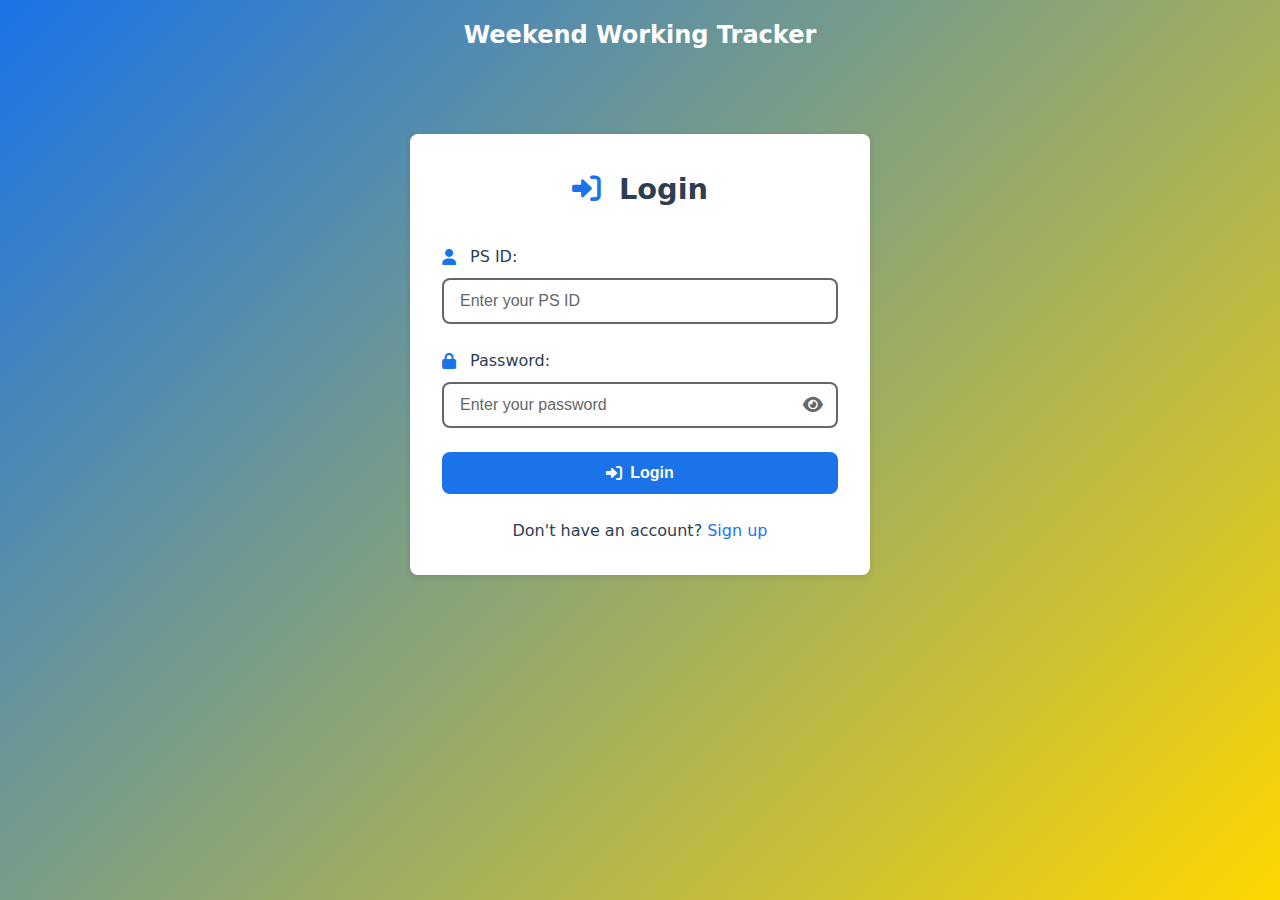
==== authentication.html @ e6b4b359 "Add new features" ====
<!DOCTYPE html>
<html lang="en" data-theme="light">

<head>
    <meta charset="UTF-8">
    <meta name="viewport" content="width=device-width, initial-scale=1.0">
    <meta name="description" content="Weekend Working Tracker - Authentication">
    <meta name="theme-color" content="#4CAF50">
    <title>Authentication - Weekend Working Tracker</title>
    <link rel="stylesheet" href="css/styles.css">
    <link rel="stylesheet" href="https://cdnjs.cloudflare.com/ajax/libs/font-awesome/6.0.0/css/all.min.css">
</head>

<body class="auth-page">
    <nav class="navbar">
        <div class="navbar-container">
            <div class="navbar-center">
                <a href="#" class="navbar-brand">Weekend Working Tracker</a>
            </div>
        </div>
    </nav>

    <main>
        <div class="auth-container">
            <div class="auth-card">
                <div class="auth-form" id="login-form-container">
                    <div class="auth-header">
                        <h2><i class="fas fa-sign-in-alt"></i> Login</h2>
                    </div>
                    <form id="login-form">
                        <div class="form-group">
                            <label for="login-psid">
                                <i class="fas fa-user"></i> PS ID:
                            </label>
                            <input type="text" id="login-psid" required placeholder="Enter your PS ID">
                        </div>
                        <div class="form-group">
                            <label for="login-password">
                                <i class="fas fa-lock"></i> Password:
                            </label>
                            <div class="password-input-group">
                                <input type="password" id="login-password" required placeholder="Enter your password">
                                <button type="button" class="toggle-password" data-target="login-password">
                                    <i class="fas fa-eye"></i>
                                </button>
                            </div>
                        </div>
                        <button type="submit" class="primary-button">
                            <i class="fas fa-sign-in-alt"></i> Login
                        </button>
                    </form>
                    <p class="auth-switch">Don't have an account? <a href="#" id="show-signup">Sign up</a></p>
                </div>

                <div class="auth-form" id="signup-form-container" style="display: none;">
                    <div class="auth-header">
                        <h2><i class="fas fa-user-plus"></i> Sign Up</h2>
                    </div>
                    <form id="signup-form" autocomplete="off">
                        <div class="form-group">
                            <label for="ps-id">
                                <i class="fas fa-user"></i> PS ID:
                            </label>
                            <input type="text" id="ps-id" required autocomplete="off" placeholder="Enter your PS ID">
                        </div>
                        <div class="form-group">
                            <label for="name">
                                <i class="fas fa-user-circle"></i> Name:
                            </label>
                            <input type="text" id="name" required autocomplete="off" placeholder="Enter your full name">
                        </div>
                        <div class="form-group">
                            <label for="signup-email">
                                <i class="fas fa-envelope"></i> Email:
                            </label>
                            <input type="email" id="signup-email" required autocomplete="off"
                                placeholder="Enter your email">
                        </div>
                        <div class="form-group">
                            <label for="signup-password">
                                <i class="fas fa-lock"></i> Password:
                            </label>
                            <div class="password-input-group">
                                <input type="password" id="signup-password" required autocomplete="new-password"
                                    placeholder="Choose a password">
                                <button type="button" class="toggle-password" data-target="signup-password">
                                    <i class="fas fa-eye"></i>
                                </button>
                            </div>
                        </div>
                        <div class="form-group">
                            <label for="confirm-password">
                                <i class="fas fa-lock"></i> Confirm Password:
                            </label>
                            <div class="password-input-group">
                                <input type="password" id="confirm-password" required autocomplete="new-password"
                                    placeholder="Confirm your password">
                                <button type="button" class="toggle-password" data-target="confirm-password">
                                    <i class="fas fa-eye"></i>
                                </button>
                            </div>
                        </div>
                        <button type="submit" class="primary-button">
                            <i class="fas fa-user-plus"></i> Sign Up
                        </button>
                    </form>
                    <p class="auth-switch">Already have an account? <a href="#" id="show-login">Login</a></p>
                </div>
            </div>
        </div>
    </main>

    <script type="module">
        import { applyTheme, getCurrentTheme, isAuthenticated } from './js/utils.js';
        import AuthManager from './js/auth.js';

        document.addEventListener('DOMContentLoaded', () => {
            // Redirect if already authenticated
            if (isAuthenticated()) {
                window.location.href = 'index.html';
                return;
            }

            // Apply saved theme
            applyTheme(getCurrentTheme());

            // Initialize authentication
            AuthManager.initialize();
        });
    </script>
</body>

</html>
---- css/styles.css ----
/* Theme variables */
:root {
    /* Light mode colors */
    --primary-color: #1a73e8;
    --primary-hover: #1557b0;
    --secondary-color: #ffd700;
    --secondary-hover: #ffcd00;
    --danger-color: #dc3545;
    --danger-hover: #c82333;
    --text-dark: #2c3e50;
    --text-light: #666;
    --bg-primary: #ffffff;
    --bg-secondary: #f8f9fa;
    --shadow: 0 2px 6px rgba(0, 0, 0, 0.1);
    --radius: 8px;
    --container-padding: 20px;
}

[data-theme="dark"] {
    --primary-color: #4285f4;
    --primary-hover: #5c9fff;
    --secondary-color: #ffd700;
    --secondary-hover: #ffcd00;
    --danger-color: #f44336;
    --danger-hover: #ff5252;
    --text-dark: #ffffff;
    --text-light: #b0b0b0;
    --bg-primary: #1a1a1a;
    --bg-secondary: #2d2d2d;
    --shadow: 0 2px 6px rgba(0, 0, 0, 0.3);
}

/* Base styles */
* {
    box-sizing: border-box;
    margin: 0;
    padding: 0;
}

html, body {
    overflow-x: hidden;
    width: 100%;
    position: relative;
}

body {
    background: var(--bg-secondary);
    color: var(--text-dark);
    font-family: 'Segoe UI', system-ui, -apple-system, sans-serif;
    margin: 0;
    padding: 0;
    line-height: 1.6;
    min-height: 100vh;
    display: flex;
    flex-direction: column;
}

.container {
    width: 100%;
    max-width: 1200px;
    margin: 0 auto;
    padding: 0 var(--container-padding);
    box-sizing: border-box;
}

main {
    flex: 1;
    width: 100%;
    margin: 0 auto;
    padding: 2rem var(--container-padding);
    box-sizing: border-box;
}

/* Navigation */
.navbar {
    background: linear-gradient(135deg, var(--primary-color), var(--secondary-color));
    padding: 1rem 0;
    box-shadow: var(--shadow);
    width: 100%;
    position: sticky;
    top: 0;
    z-index: 1000;
}

.navbar-container {
    width: 100%;
    max-width: 1200px;
    margin: 0 auto;
    display: flex;
    justify-content: space-between;
    align-items: center;
    padding: 0 var(--container-padding);
}

.navbar-brand {
    color: white;
    font-size: 1.5rem;
    font-weight: bold;
    text-decoration: none;
}

/* Center brand in auth page */
.auth-page .navbar-container {
    justify-content: center;
}

.navbar-center {
    text-align: center;
    flex: 1;
}

.navbar-links {
    display: flex;
    gap: 1.5rem;
    align-items: center;
}

.navbar-links a {
    color: white;
    text-decoration: none;
    padding: 0.5rem 1rem;
    border-radius: var(--radius);
    transition: background-color 0.2s ease;
    display: flex;
    align-items: center;
    gap: 0.5rem;
}

.nav-icon {
    padding: 0.5rem;
    width: 36px;
    height: 36px;
    display: flex;
    align-items: center;
    justify-content: center;
}

.nav-icon i {
    font-size: 1.2rem;
}

.nav-text {
    display: none;
}

.navbar-links a:hover,
.navbar-links a.active {
    background: rgba(255, 255, 255, 0.2);
}

@media screen and (max-width: 768px) {
    .nav-text {
        display: inline;
    }
    
    .nav-icon {
        width: 100%;
        padding: 0.5rem 1rem;
    }
}

/* Hamburger Menu */
.hamburger {
    display: none;  /* Hide by default in desktop */
    cursor: pointer;
    background: none;
    border: none;
    padding: 0.5rem;
    margin-left: 1rem;
}

.hamburger span {
    display: block;
    width: 25px;
    height: 3px;
    margin: 5px 0;
    background: white;
    transition: all 0.3s ease;
    border-radius: 3px;
}

/* Forms and Inputs */
.form-group {
    margin-bottom: 1.5rem;
    width: 100%;
}

.form-group label {
    display: block;
    margin-bottom: 0.5rem;
    color: var(--text-dark);
    font-weight: 500;
}

input[type="text"],
input[type="email"],
input[type="password"] {
    width: 100%;
    padding: 0.75rem 1rem;
    border: 2px solid var(--text-light);
    border-radius: var(--radius);
    font-size: 1rem;
    transition: border-color 0.2s ease;
    background: var(--bg-primary);
    color: var(--text-dark);
}

input[type="text"]:focus,
input[type="email"]:focus,
input[type="password"]:focus {
    outline: none;
    border-color: var(--primary-color);
}

/* Buttons */
.primary-button {
    background: var(--primary-color);
    color: white;
    border: none;
    border-radius: var(--radius);
    padding: 0.75rem 1.5rem;
    font-size: 1rem;
    font-weight: 600;
    cursor: pointer;
    transition: background-color 0.2s ease;
    width: auto;
}

.primary-button:hover {
    background: var(--primary-hover);
}

.secondary-button {
    background: var(--bg-secondary);
    color: var(--text-dark);
    border: none;
    border-radius: var(--radius);
    padding: 0.75rem 1.5rem;
    font-size: 1rem;
    font-weight: 600;
    cursor: pointer;
    transition: background-color 0.2s ease;
    width: auto;
}

.secondary-button:hover {
    background: var(--text-light);
    color: white;
}

.logout-button {
    background-color: var(--danger-color);
    color: white;
    padding: 0.75rem 1.5rem;
    border: none;
    border-radius: var(--radius);
    font-size: 1rem;
    font-weight: 600;
    cursor: pointer;
    transition: background-color 0.2s ease;
    margin-top: 2rem;
    width: auto;
    display: inline-block;
}

.logout-button:hover {
    background-color: var(--danger-hover);
}

/* User Info */
.user-info-grid {
    display: grid;
    grid-template-columns: repeat(auto-fit, minmax(300px, 1fr));
    gap: 1.5rem;
}

.user-info-item {
    background: var(--bg-secondary);
    padding: 1.5rem;
    border-radius: var(--radius);
    box-shadow: var(--shadow);
}

.user-info-label {
    font-weight: 600;
    color: var(--text-dark);
    margin-bottom: 0.5rem;
}

.user-info-value {
    color: var(--text-light);
}

/* Admin Dashboard */
.admin-controls {
    margin-bottom: 2rem;
    display: flex;
    gap: 1rem;
    flex-wrap: wrap;
}

.users-grid {
    display: grid;
    grid-template-columns: repeat(auto-fill, minmax(300px, 1fr));
    gap: 1.5rem;
    margin-bottom: 2rem;
}

.user-card {
    background: var(--bg-primary);
    border-radius: var(--radius);
    padding: 1.5rem;
    box-shadow: var(--shadow);
}

.user-card-header {
    display: flex;
    justify-content: space-between;
    align-items: center;
    margin-bottom: 1rem;
}

.user-card-title {
    margin: 0;
    font-size: 1.2rem;
}

.user-card-actions {
    display: flex;
    gap: 0.5rem;
}

.user-card-info {
    color: var(--text-light);
    margin-bottom: 1rem;
}

.user-card-badge {
    display: inline-block;
    padding: 0.25rem 0.5rem;
    border-radius: var(--radius);
    font-size: 0.8rem;
    font-weight: 500;
    background: var(--primary-color);
    color: white;
}

/* Modal */
.modal {
    display: none;
    position: fixed;
    top: 0;
    left: 0;
    right: 0;
    bottom: 0;
    background: rgba(0, 0, 0, 0.5);
    z-index: 2000;
    padding: 1rem;
}

.modal.active {
    display: flex;
    align-items: center;
    justify-content: center;
}

.modal-content {
    background: var(--bg-primary);
    border-radius: var(--radius);
    width: 100%;
    max-width: 500px;
    box-shadow: var(--shadow);
}

.modal-header {
    padding: 1.5rem;
    border-bottom: 1px solid var(--text-light);
    display: flex;
    justify-content: space-between;
    align-items: center;
}

.modal-header h2 {
    margin: 0;
    font-size: 1.5rem;
}

.close-modal {
    background: none;
    border: none;
    font-size: 1.5rem;
    cursor: pointer;
    color: var(--text-light);
    padding: 0.5rem;
    width: auto;
}

.modal form {
    padding: 1.5rem;
}

.modal-buttons {
    display: flex;
    gap: 1rem;
    justify-content: flex-end;
    margin-top: 2rem;
}

.modal-buttons .primary-button,
.modal-buttons .secondary-button {
    min-width: 120px;
    height: 42px;
    display: flex;
    align-items: center;
    justify-content: center;
    gap: 0.5rem;
    padding: 0.75rem 1.25rem;
    font-size: 0.95rem;
}

.modal-buttons .primary-button i,
.modal-buttons .secondary-button i {
    font-size: 1rem;
}

.modal-buttons .secondary-button {
    background: var(--danger-color);
    color: white;
    transition: all 0.3s ease;
}

.modal-buttons .secondary-button:hover {
    background: var(--danger-hover);
    transform: translateY(-1px);
}

/* Settings */
.settings-section {
    max-width: 800px;
    margin: 0 auto;
}

.theme-toggle {
    display: flex;
    align-items: center;
    gap: 0.5rem;
    margin-bottom: 1rem;
}

.theme-toggle-switch {
    position: relative;
    display: inline-block;
    width: 60px;
    height: 34px;
}

.theme-toggle-switch input {
    opacity: 0;
    width: 0;
    height: 0;
}

.theme-toggle-slider {
    position: absolute;
    cursor: pointer;
    top: 0;
    left: 0;
    right: 0;
    bottom: 0;
    background-color: var(--text-light);
    transition: .4s;
    border-radius: 34px;
}

.theme-toggle-slider:before {
    position: absolute;
    content: "";
    height: 26px;
    width: 26px;
    left: 4px;
    bottom: 4px;
    background-color: white;
    transition: .4s;
    border-radius: 50%;
}

input:checked + .theme-toggle-slider {
    background-color: var(--primary-color);
}

input:checked + .theme-toggle-slider:before {
    transform: translateX(26px);
}

/* Expandable Sections */
.expandable-section {
    margin: 1rem 0;
    border-radius: var(--radius);
    overflow: hidden;
}

.expandable-header {
    width: 100%;
    padding: 1rem;
    background: var(--bg-primary);
    border: none;
    border-radius: var(--radius);
    display: flex;
    justify-content: space-between;
    align-items: center;
    cursor: pointer;
    font-size: 1.1rem;
    font-weight: 500;
    color: var(--text-dark);
    box-shadow: var(--shadow);
    transition: all 0.3s ease;
}

.expandable-header:hover {
    background: var(--bg-secondary);
}

.expandable-header i {
    font-size: 1rem;
    transition: transform 0.3s ease;
    transform: rotate(0deg);
}

.expandable-header.expanded i {
    transform: rotate(180deg);
}

.expandable-content {
    max-height: 0;
    opacity: 0;
    overflow: hidden;
    transition: all 0.3s ease-out;
}

.expandable-content.expanded {
    max-height: 1000px;
    opacity: 1;
    margin-top: 1rem;
}

/* Mobile Styles */
@media screen and (max-width: 768px) {
    :root {
        --container-padding: 15px;
    }

    .navbar-container {
        padding: 0.5rem var(--container-padding);
    }

    .navbar-links {
        display: none;
        position: fixed;
        top: 0;
        left: 0;
        right: 0;
        bottom: 0;
        background: linear-gradient(135deg, var(--primary-color), var(--secondary-color));
        padding: 4rem var(--container-padding) 1rem;
        flex-direction: column;
        align-items: center;
        justify-content: flex-start;
        z-index: 1000;
    }

    .navbar-links.active {
        display: flex;
    }

    .navbar-links a {
        width: 100%;
        text-align: center;
        padding: 1rem;
        font-size: 1.1rem;
        margin: 0.25rem 0;
    }

    .hamburger {
        display: block;  /* Show only in mobile */
        z-index: 1001;
    }

    .hamburger.active span:nth-child(1) {
        transform: translateY(8px) rotate(45deg);
    }

    .hamburger.active span:nth-child(2) {
        opacity: 0;
    }

    .hamburger.active span:nth-child(3) {
        transform: translateY(-8px) rotate(-45deg);
    }

    .navbar-brand {
        font-size: 1.1rem;
    }

    h1 {
        font-size: 1.5rem;
    }

    .form-group {
        margin-bottom: 1rem;
    }

    input[type="text"],
    input[type="email"],
    input[type="password"] {
        padding: 0.5rem 0.75rem;
        font-size: 0.95rem;
    }

    button {
        padding: 0.5rem 1rem;
        font-size: 0.95rem;
    }
}

/* Dashboard styles */
.dashboard-content {
    margin-top: 2rem;
}

.dashboard-card {
    background: var(--bg-primary);
    border-radius: var(--radius);
    padding: 2rem;
    box-shadow: var(--shadow);
    margin-bottom: 1.5rem;
}

.dashboard-card h2 {
    color: var(--text-dark);
    margin-bottom: 1rem;
    font-size: 1.5rem;
}

.dashboard-card p {
    color: var(--text-light);
    margin-bottom: 1rem;
}

/* Authentication styles */
.auth-page {
    background: linear-gradient(135deg, var(--primary-color), var(--secondary-color));
    min-height: 100vh;
}

.auth-page .navbar {
    background: transparent;
    box-shadow: none;
}

.auth-container {
    width: 100%;
    max-width: 500px;
    margin: 2rem auto;
    padding: 0 var(--container-padding);
    box-sizing: border-box;
}

.auth-card {
    background: var(--bg-primary);
    border-radius: var(--radius);
    box-shadow: var(--shadow);
    overflow: hidden;
}

.auth-form {
    padding: 2rem;
}

.auth-header {
    margin-bottom: 2rem;
    text-align: center;
}

.auth-header h2 {
    color: var(--text-dark);
    font-size: 1.8rem;
    margin: 0;
}

.auth-header h2 i {
    margin-right: 0.5rem;
    color: var(--primary-color);
}

.auth-form .form-group {
    margin-bottom: 1.5rem;
}

.auth-form label {
    display: flex;
    align-items: center;
    gap: 0.5rem;
    margin-bottom: 0.5rem;
    color: var(--text-dark);
    font-weight: 500;
}

.auth-form label i {
    color: var(--primary-color);
    width: 20px;
}

.auth-form input {
    width: 100%;
    padding: 0.75rem 1rem;
    border: 2px solid var(--text-light);
    border-radius: var(--radius);
    font-size: 1rem;
    transition: all 0.3s ease;
    background: var(--bg-primary);
    color: var(--text-dark);
}

.auth-form input:focus {
    border-color: var(--primary-color);
    box-shadow: 0 0 0 2px rgba(26, 115, 232, 0.1);
}

.auth-form input::placeholder {
    color: var(--text-light);
}

.auth-form .primary-button {
    width: 100%;
    margin-top: 1rem;
    display: flex;
    align-items: center;
    justify-content: center;
    gap: 0.5rem;
}

.auth-switch {
    text-align: center;
    margin-top: 1.5rem;
    color: var(--text-dark);
}

.auth-switch a {
    color: var(--primary-color);
    text-decoration: none;
    font-weight: 500;
    transition: color 0.2s ease;
}

.auth-switch a:hover {
    color: var(--primary-hover);
}

/* Custom Alert Modal */
.alert-modal {
    display: none;
    position: fixed;
    top: 0;
    left: 0;
    right: 0;
    bottom: 0;
    background: rgba(0, 0, 0, 0.5);
    z-index: 2000;
    padding: 1rem;
}

.alert-modal.active {
    display: flex;
    align-items: center;
    justify-content: center;
}

.alert-modal-content {
    background: var(--bg-primary);
    border-radius: var(--radius);
    width: 100%;
    max-width: 400px;
    box-shadow: var(--shadow);
    animation: modalSlideIn 0.3s ease;
}

.alert-modal-header {
    padding: 1.25rem;
    border-bottom: 1px solid var(--text-light);
    display: flex;
    align-items: center;
    gap: 0.75rem;
}

.alert-modal-header i {
    font-size: 1.5rem;
}

.alert-modal-header i.success {
    color: #28a745;
}

.alert-modal-header i.error {
    color: var(--danger-color);
}

.alert-modal-header i.warning {
    color: #ffc107;
}

.alert-modal-header i.info {
    color: var(--primary-color);
}

.alert-modal-header h3 {
    margin: 0;
    font-size: 1.25rem;
    color: var(--text-dark);
}

.alert-modal-body {
    padding: 1.25rem;
    color: var(--text-light);
    font-size: 1rem;
    line-height: 1.5;
}

.alert-modal-footer {
    padding: 1rem 1.25rem;
    display: flex;
    justify-content: flex-end;
    gap: 0.75rem;
    border-top: 1px solid var(--text-light);
}

.alert-modal-footer button {
    min-width: 100px;
}

@keyframes modalSlideIn {
    from {
        transform: translateY(-20px);
        opacity: 0;
    }
    to {
        transform: translateY(0);
        opacity: 1;
    }
}

/* Password Input Group */
.password-input-group {
    position: relative;
    display: flex;
    align-items: center;
}

.password-input-group input {
    padding-right: 40px;
}

.toggle-password {
    position: absolute;
    right: 10px;
    background: none;
    border: none;
    color: var(--text-light);
    cursor: pointer;
    padding: 5px;
    display: flex;
    align-items: center;
    justify-content: center;
    transition: color 0.2s ease;
}

.toggle-password:hover {
    color: var(--primary-color);
}

.toggle-password i {
    font-size: 1.1rem;
}
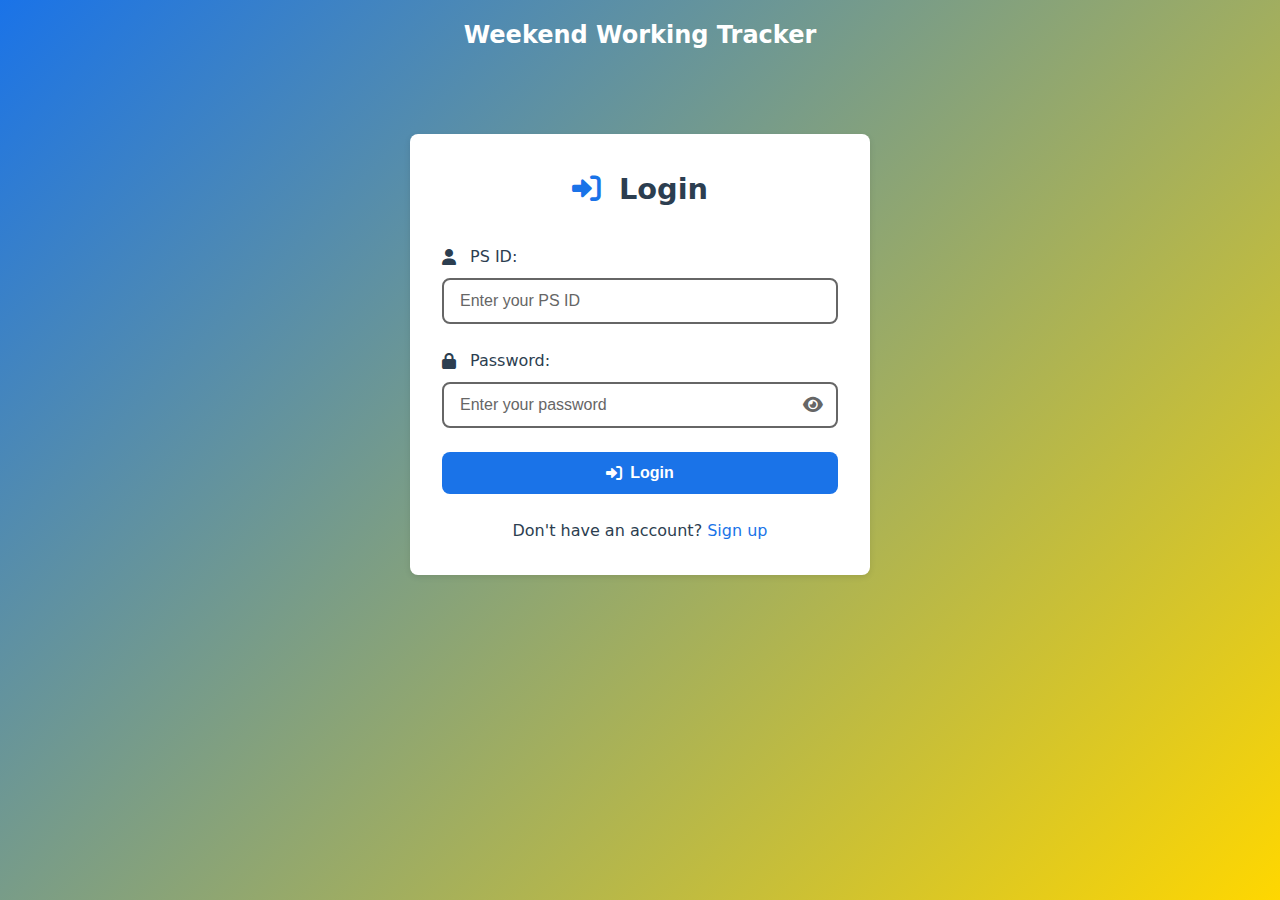
==== commit 009e1380: "Add files via upload" ====
--- a/authentication.html
+++ b/authentication.html
@@ -32,18 +32,20 @@
                             <label for="login-psid">
                                 <i class="fas fa-user"></i> PS ID:
                             </label>
-                            <input type="text" id="login-psid" required placeholder="Enter your PS ID">
+                            <input type="text" id="login-psid" placeholder="Enter your PS ID">
+                            <div class="helper-text error">Please enter your PS ID</div>
                         </div>
                         <div class="form-group">
                             <label for="login-password">
                                 <i class="fas fa-lock"></i> Password:
                             </label>
                             <div class="password-input-group">
-                                <input type="password" id="login-password" required placeholder="Enter your password">
+                                <input type="password" id="login-password" placeholder="Enter your password">
                                 <button type="button" class="toggle-password" data-target="login-password">
                                     <i class="fas fa-eye"></i>
                                 </button>
                             </div>
+                            <div class="helper-text error">Please enter your password</div>
                         </div>
                         <button type="submit" class="primary-button">
                             <i class="fas fa-sign-in-alt"></i> Login
@@ -62,12 +64,15 @@
                                 <i class="fas fa-user"></i> PS ID:
                             </label>
                             <input type="text" id="ps-id" required autocomplete="off" placeholder="Enter your PS ID">
+                            <div class="helper-text required">Please enter your PS ID (this cannot be changed later)
+                            </div>
                         </div>
                         <div class="form-group">
                             <label for="name">
                                 <i class="fas fa-user-circle"></i> Name:
                             </label>
                             <input type="text" id="name" required autocomplete="off" placeholder="Enter your full name">
+                            <div class="helper-text required">Please enter your full name</div>
                         </div>
                         <div class="form-group">
                             <label for="signup-email">
@@ -75,6 +80,7 @@
                             </label>
                             <input type="email" id="signup-email" required autocomplete="off"
                                 placeholder="Enter your email">
+                            <div class="helper-text required">Please enter a valid email address</div>
                         </div>
                         <div class="form-group">
                             <label for="signup-password">
@@ -87,6 +93,8 @@
                                     <i class="fas fa-eye"></i>
                                 </button>
                             </div>
+                            <div class="helper-text required">Password must be at least 8 characters with uppercase,
+                                lowercase, number and special character</div>
                         </div>
                         <div class="form-group">
                             <label for="confirm-password">
@@ -99,12 +107,28 @@
                                     <i class="fas fa-eye"></i>
                                 </button>
                             </div>
+                            <div class="helper-text required">Please confirm your password</div>
                         </div>
                         <button type="submit" class="primary-button">
                             <i class="fas fa-user-plus"></i> Sign Up
                         </button>
                     </form>
                     <p class="auth-switch">Already have an account? <a href="#" id="show-login">Login</a></p>
+                </div>
+            </div>
+        </div>
+
+        <!-- Add this Custom Alert Modal -->
+        <div id="alert-modal" class="alert-modal">
+            <div class="alert-modal-content">
+                <div class="alert-modal-header">
+                    <i class="fas"></i>
+                    <h3></h3>
+                </div>
+                <div class="alert-modal-body"></div>
+                <div class="alert-modal-footer">
+                    <button type="button" class="primary-button" id="alert-confirm-btn">OK</button>
+                    <button type="button" class="secondary-button" id="alert-cancel-btn">Cancel</button>
                 </div>
             </div>
         </div>
--- a/css/styles.css
+++ b/css/styles.css
@@ -37,7 +37,8 @@
     padding: 0;
 }
 
-html, body {
+html,
+body {
     overflow-x: hidden;
     width: 100%;
     position: relative;
@@ -152,7 +153,7 @@
     .nav-text {
         display: inline;
     }
-    
+
     .nav-icon {
         width: 100%;
         padding: 0.5rem 1rem;
@@ -161,7 +162,8 @@
 
 /* Hamburger Menu */
 .hamburger {
-    display: none;  /* Hide by default in desktop */
+    display: none;
+    /* Hide by default in desktop */
     cursor: pointer;
     background: none;
     border: none;
@@ -183,6 +185,7 @@
 .form-group {
     margin-bottom: 1.5rem;
     width: 100%;
+    position: relative;
 }
 
 .form-group label {
@@ -210,6 +213,77 @@
 input[type="password"]:focus {
     outline: none;
     border-color: var(--primary-color);
+}
+
+/* Date Input Styles */
+input[type="date"] {
+    width: 100%;
+    padding: 0.75rem 1rem;
+    border: 2px solid var(--text-light);
+    border-radius: var(--radius);
+    font-size: 1rem;
+    transition: all 0.3s ease;
+    background: var(--bg-primary);
+    color: var(--text-dark);
+    cursor: pointer;
+    appearance: none;
+    background-image: url("data:image/svg+xml;charset=UTF-8,%3csvg xmlns='http://www.w3.org/2000/svg' viewBox='0 0 24 24' fill='none' stroke='currentColor' stroke-width='2' stroke-linecap='round' stroke-linejoin='round'%3e%3crect x='3' y='4' width='18' height='18' rx='2' ry='2'%3e%3c/rect%3e%3cline x1='16' y1='2' x2='16' y2='6'%3e%3c/line%3e%3cline x1='8' y1='2' x2='8' y2='6'%3e%3c/line%3e%3cline x1='3' y1='10' x2='21' y2='10'%3e%3c/line%3e%3c/svg%3e");
+    background-repeat: no-repeat;
+    background-position: right 1rem center;
+    background-size: 1.2em;
+}
+
+input[type="date"]::-webkit-calendar-picker-indicator {
+    opacity: 0;
+}
+
+input[type="date"]:focus {
+    outline: none;
+    border-color: var(--primary-color);
+    box-shadow: 0 0 0 2px rgba(26, 115, 232, 0.1);
+}
+
+/* Form Helper Text */
+.helper-text {
+    display: none;
+    /* Hide by default */
+    font-size: 0.85rem;
+    margin-top: 0.25rem;
+    color: var(--text-light);
+    opacity: 0;
+    transition: opacity 0.3s ease;
+}
+
+.helper-text.error {
+    color: var(--danger-color);
+}
+
+.helper-text.visible {
+    display: block;
+    opacity: 1;
+}
+
+.form-group.error input {
+    border-color: var(--danger-color);
+}
+
+/* Form Validation Styles */
+.error-message {
+    color: var(--danger-color);
+    font-size: 0.85rem;
+    margin-top: 0.25rem;
+    display: none;
+    opacity: 0;
+    transition: opacity 0.3s ease;
+}
+
+.error-message.active {
+    display: block;
+    opacity: 1;
+}
+
+input:invalid:not(:focus) {
+    border-color: var(--danger-color);
 }
 
 /* Buttons */
@@ -270,25 +344,75 @@
 /* User Info */
 .user-info-grid {
     display: grid;
-    grid-template-columns: repeat(auto-fit, minmax(300px, 1fr));
-    gap: 1.5rem;
+    grid-template-columns: repeat(1, 1fr);
+    /* Changed to single column */
+    gap: 1rem;
+    margin: 1.5rem 0;
 }
 
 .user-info-item {
-    background: var(--bg-secondary);
-    padding: 1.5rem;
-    border-radius: var(--radius);
-    box-shadow: var(--shadow);
+    background: var(--bg-primary);
+    padding: 1.25rem;
+    border-radius: var(--radius);
+    box-shadow: var(--shadow);
+    border: 1px solid rgba(0, 0, 0, 0.1);
+    transition: transform 0.2s ease, box-shadow 0.2s ease;
+    display: flex;
+    align-items: center;
+    justify-content: space-between;
+}
+
+.user-info-item:hover {
+    transform: translateY(-2px);
+    box-shadow: 0 4px 12px rgba(0, 0, 0, 0.15);
 }
 
 .user-info-label {
     font-weight: 600;
     color: var(--text-dark);
-    margin-bottom: 0.5rem;
+    flex: 0 0 200px;
+    display: flex;
+    align-items: center;
+    gap: 0.5rem;
+}
+
+.user-info-label::before {
+    font-family: 'Font Awesome 6 Free';
+    font-weight: 900;
+    color: var(--primary-color);
+}
+
+.user-info-item:nth-child(1) .user-info-label::before {
+    content: '\f2c2';
+    /* User ID icon */
+}
+
+.user-info-item:nth-child(2) .user-info-label::before {
+    content: '\f007';
+    /* Name icon */
+}
+
+.user-info-item:nth-child(3) .user-info-label::before {
+    content: '\f0e0';
+    /* Email icon */
+}
+
+.user-info-item:nth-child(4) .user-info-label::before {
+    content: '\f505';
+    /* Role icon */
+}
+
+.user-info-item:nth-child(5) .user-info-label::before {
+    content: '\f017';
+    /* Clock icon */
 }
 
 .user-info-value {
     color: var(--text-light);
+    font-size: 1.1rem;
+    flex: 1;
+    text-align: right;
+    word-break: break-word;
 }
 
 /* Admin Dashboard */
@@ -299,11 +423,13 @@
     flex-wrap: wrap;
 }
 
+/* User Cards */
 .users-grid {
     display: grid;
     grid-template-columns: repeat(auto-fill, minmax(300px, 1fr));
     gap: 1.5rem;
-    margin-bottom: 2rem;
+    margin: 2rem 0;
+    width: 100%;
 }
 
 .user-card {
@@ -311,18 +437,29 @@
     border-radius: var(--radius);
     padding: 1.5rem;
     box-shadow: var(--shadow);
+    border: 1px solid rgba(0, 0, 0, 0.1);
+    transition: all 0.2s ease;
+}
+
+.user-card:hover {
+    transform: translateY(-2px);
+    box-shadow: 0 4px 12px rgba(0, 0, 0, 0.15);
 }
 
 .user-card-header {
     display: flex;
     justify-content: space-between;
     align-items: center;
-    margin-bottom: 1rem;
+    margin-bottom: 1.25rem;
+    padding-bottom: 1rem;
+    border-bottom: 1px solid var(--bg-secondary);
 }
 
 .user-card-title {
     margin: 0;
-    font-size: 1.2rem;
+    font-size: 1.25rem;
+    font-weight: 600;
+    color: var(--text-dark);
 }
 
 .user-card-actions {
@@ -330,19 +467,59 @@
     gap: 0.5rem;
 }
 
+.user-card-actions button {
+    width: 36px;
+    height: 36px;
+    padding: 0;
+    display: flex;
+    align-items: center;
+    justify-content: center;
+}
+
 .user-card-info {
+    margin-bottom: 1rem;
+}
+
+.info-row {
+    display: flex;
+    align-items: center;
+    gap: 0.75rem;
+    margin-bottom: 0.75rem;
     color: var(--text-light);
-    margin-bottom: 1rem;
+}
+
+.info-row i {
+    width: 16px;
+    color: var(--primary-color);
+}
+
+.info-row span {
+    flex: 1;
 }
 
 .user-card-badge {
-    display: inline-block;
-    padding: 0.25rem 0.5rem;
-    border-radius: var(--radius);
-    font-size: 0.8rem;
-    font-weight: 500;
+    display: inline-flex;
+    align-items: center;
+    gap: 0.5rem;
+    padding: 0.5rem 1rem;
     background: var(--primary-color);
     color: white;
+    border-radius: 20px;
+    font-size: 0.875rem;
+}
+
+.user-card-badge i {
+    font-size: 0.875rem;
+}
+
+.no-users {
+    grid-column: 1 / -1;
+    text-align: center;
+    color: var(--text-light);
+    padding: 2rem;
+    background: var(--bg-primary);
+    border-radius: var(--radius);
+    box-shadow: var(--shadow);
 }
 
 /* Modal */
@@ -434,62 +611,43 @@
     transform: translateY(-1px);
 }
 
+/* Weekend Form Modal Styles */
+.weekend-modal .modal-content {
+    max-width: 600px;
+}
+
+.weekend-modal .form-row {
+    display: grid;
+    grid-template-columns: repeat(2, 1fr);
+    gap: 1rem;
+}
+
+@media screen and (max-width: 576px) {
+    .weekend-modal .form-row {
+        grid-template-columns: 1fr;
+    }
+}
+
 /* Settings */
 .settings-section {
-    max-width: 800px;
+    max-width: 100%;
+    /* Changed from 800px to 100% */
     margin: 0 auto;
-}
-
-.theme-toggle {
-    display: flex;
-    align-items: center;
-    gap: 0.5rem;
-    margin-bottom: 1rem;
-}
-
-.theme-toggle-switch {
-    position: relative;
-    display: inline-block;
-    width: 60px;
-    height: 34px;
-}
-
-.theme-toggle-switch input {
-    opacity: 0;
-    width: 0;
-    height: 0;
-}
-
-.theme-toggle-slider {
-    position: absolute;
-    cursor: pointer;
-    top: 0;
-    left: 0;
-    right: 0;
-    bottom: 0;
-    background-color: var(--text-light);
-    transition: .4s;
-    border-radius: 34px;
-}
-
-.theme-toggle-slider:before {
-    position: absolute;
-    content: "";
-    height: 26px;
-    width: 26px;
-    left: 4px;
-    bottom: 4px;
-    background-color: white;
-    transition: .4s;
-    border-radius: 50%;
-}
-
-input:checked + .theme-toggle-slider {
-    background-color: var(--primary-color);
-}
-
-input:checked + .theme-toggle-slider:before {
-    transform: translateX(26px);
+    padding: 0 1rem;
+}
+
+/* Password Change Section */
+.password-change-section {
+    max-width: 100%;
+    /* Changed from default to 100% */
+    margin-top: 1rem;
+}
+
+.settings-form {
+    background: var(--bg-primary);
+    padding: 1.5rem;
+    border-radius: var(--radius);
+    box-shadow: var(--shadow);
 }
 
 /* Expandable Sections */
@@ -538,9 +696,13 @@
 }
 
 .expandable-content.expanded {
-    max-height: 1000px;
+    max-height: none;
+    /* Changed from 1000px to none */
     opacity: 1;
     margin-top: 1rem;
+    background: var(--bg-secondary);
+    padding: 1rem;
+    border-radius: var(--radius);
 }
 
 /* Mobile Styles */
@@ -581,7 +743,8 @@
     }
 
     .hamburger {
-        display: block;  /* Show only in mobile */
+        display: block;
+        /* Show only in mobile */
         z-index: 1001;
     }
 
@@ -620,6 +783,20 @@
         padding: 0.5rem 1rem;
         font-size: 0.95rem;
     }
+
+    .user-info-item {
+        flex-direction: column;
+        align-items: flex-start;
+        gap: 0.5rem;
+    }
+
+    .user-info-label {
+        flex: 0 0 auto;
+    }
+
+    .user-info-value {
+        text-align: left;
+    }
 }
 
 /* Dashboard styles */
@@ -706,7 +883,7 @@
 }
 
 .auth-form label i {
-    color: var(--primary-color);
+    color: var (--primary-color);
     width: 20px;
 }
 
@@ -777,7 +954,7 @@
 
 .alert-modal-content {
     background: var(--bg-primary);
-    border-radius: var(--radius);
+    border-radius: var (--radius);
     width: 100%;
     max-width: 400px;
     box-shadow: var(--shadow);
@@ -842,6 +1019,7 @@
         transform: translateY(-20px);
         opacity: 0;
     }
+
     to {
         transform: translateY(0);
         opacity: 1;
@@ -879,4 +1057,212 @@
 
 .toggle-password i {
     font-size: 1.1rem;
-} +}
+
+/* Theme Toggle */
+.theme-toggle {
+    display: flex;
+    align-items: center;
+    gap: 1rem;
+    padding: 1rem;
+    background: var(--bg-primary);
+    border-radius: var (--radius);
+    box-shadow: var(--shadow);
+    margin-bottom: 1.5rem;
+}
+
+.theme-toggle span {
+    font-weight: 500;
+    color: var(--text-dark);
+    font-size: 1rem;
+}
+
+.theme-toggle-switch {
+    position: relative;
+    display: inline-block;
+    width: 52px;
+    height: 26px;
+}
+
+.theme-toggle-switch input {
+    opacity: 0;
+    width: 0;
+    height: 0;
+}
+
+.theme-toggle-slider {
+    position: absolute;
+    cursor: pointer;
+    top: 0;
+    left: 0;
+    right: 0;
+    bottom: 0;
+    background-color: #ccc;
+    transition: .4s;
+    border-radius: 34px;
+}
+
+.theme-toggle-slider:before {
+    position: absolute;
+    content: "";
+    height: 20px;
+    width: 20px;
+    left: 3px;
+    bottom: 3px;
+    background-color: white;
+    transition: .4s;
+    border-radius: 50%;
+}
+
+.theme-toggle-switch input:checked+.theme-toggle-slider {
+    background-color: var(--primary-color);
+}
+
+.theme-toggle-switch input:checked+.theme-toggle-slider:before {
+    transform: translateX(26px);
+}
+
+.theme-toggle-slider:after {
+    content: '🌞';
+    position: absolute;
+    right: 6px;
+    top: 3px;
+    font-size: 12px;
+}
+
+.theme-toggle-switch input:checked+.theme-toggle-slider:after {
+    content: '🌙';
+    left: 6px;
+    right: auto;
+}
+
+/* Weekend Working Styles */
+.weekend-form {
+    background: var(--bg-primary);
+    padding: 1.5rem;
+    border-radius: var(--radius);
+    box-shadow: var(--shadow);
+    margin-bottom: 2rem;
+}
+
+.form-row {
+    display: grid;
+    grid-template-columns: repeat(auto-fit, minmax(200px, 1fr));
+    gap: 1rem;
+    margin-bottom: 1rem;
+}
+
+.weekend-card {
+    background: var(--bg-primary);
+    border-radius: var(--radius);
+    padding: 1.25rem;
+    box-shadow: var(--shadow);
+    margin-bottom: 1rem;
+    border: 1px solid rgba(0, 0, 0, 0.1);
+}
+
+.weekend-card-header h3 {
+    color: var(--text-dark);
+    font-size: 1.1rem;
+    margin-bottom: 1rem;
+}
+
+.weekend-entries {
+    display: grid;
+    gap: 1rem;
+    margin-top: 2rem;
+}
+
+.no-entries {
+    text-align: center;
+    color: var(--text-light);
+    padding: 2rem;
+    background: var(--bg-primary);
+    border-radius: var(--radius);
+    box-shadow: var(--shadow);
+}
+
+select {
+    width: 100%;
+    padding: 0.75rem 1rem;
+    border: 2px solid var(--text-light);
+    border-radius: var(--radius);
+    font-size: 1rem;
+    transition: border-color 0.2s ease;
+    background: var(--bg-primary);
+    color: var(--text-dark);
+    appearance: none;
+    background-image: url("data:image/svg+xml;charset=UTF-8,%3csvg xmlns='http://www.w3.org/2000/svg' viewBox='0 0 24 24' fill='none' stroke='currentColor' stroke-width='2' stroke-linecap='round' stroke-linejoin='round'%3e%3cpolyline points='6 9 12 15 18 9'%3e%3c/polyline%3e%3c/svg%3e");
+    background-repeat: no-repeat;
+    background-position: right 1rem center;
+    background-size: 1em;
+}
+
+select:focus {
+    outline: none;
+    border-color: var(--primary-color);
+}
+
+/* Weekend Table Styles */
+.weekend-table {
+    width: 100%;
+    border-collapse: collapse;
+    background: var(--bg-primary);
+    border-radius: var(--radius);
+    overflow: hidden;
+    box-shadow: var(--shadow);
+    margin-top: 2rem;
+}
+
+.weekend-table th,
+.weekend-table td {
+    padding: 1rem;
+    text-align: left;
+    border-bottom: 1px solid var(--bg-secondary);
+}
+
+.weekend-table th {
+    background: var(--primary-color);
+    color: white;
+    font-weight: 600;
+    text-transform: uppercase;
+    font-size: 0.9rem;
+    letter-spacing: 0.5px;
+}
+
+.weekend-table tr:last-child td {
+    border-bottom: none;
+}
+
+.weekend-table tr:hover td {
+    background: var(--bg-secondary);
+}
+
+.weekend-table td.status {
+    text-transform: capitalize;
+    font-weight: 500;
+}
+
+.weekend-table td.status.yes {
+    color: #28a745;
+}
+
+.weekend-table td.status.no {
+    color: var(--danger-color);
+}
+
+.weekend-table td.status.pending {
+    color: #ffc107;
+}
+
+@media screen and (max-width: 768px) {
+    .weekend-table {
+        display: block;
+        overflow-x: auto;
+    }
+
+    .weekend-table th,
+    .weekend-table td {
+        min-width: 160px;
+    }
+}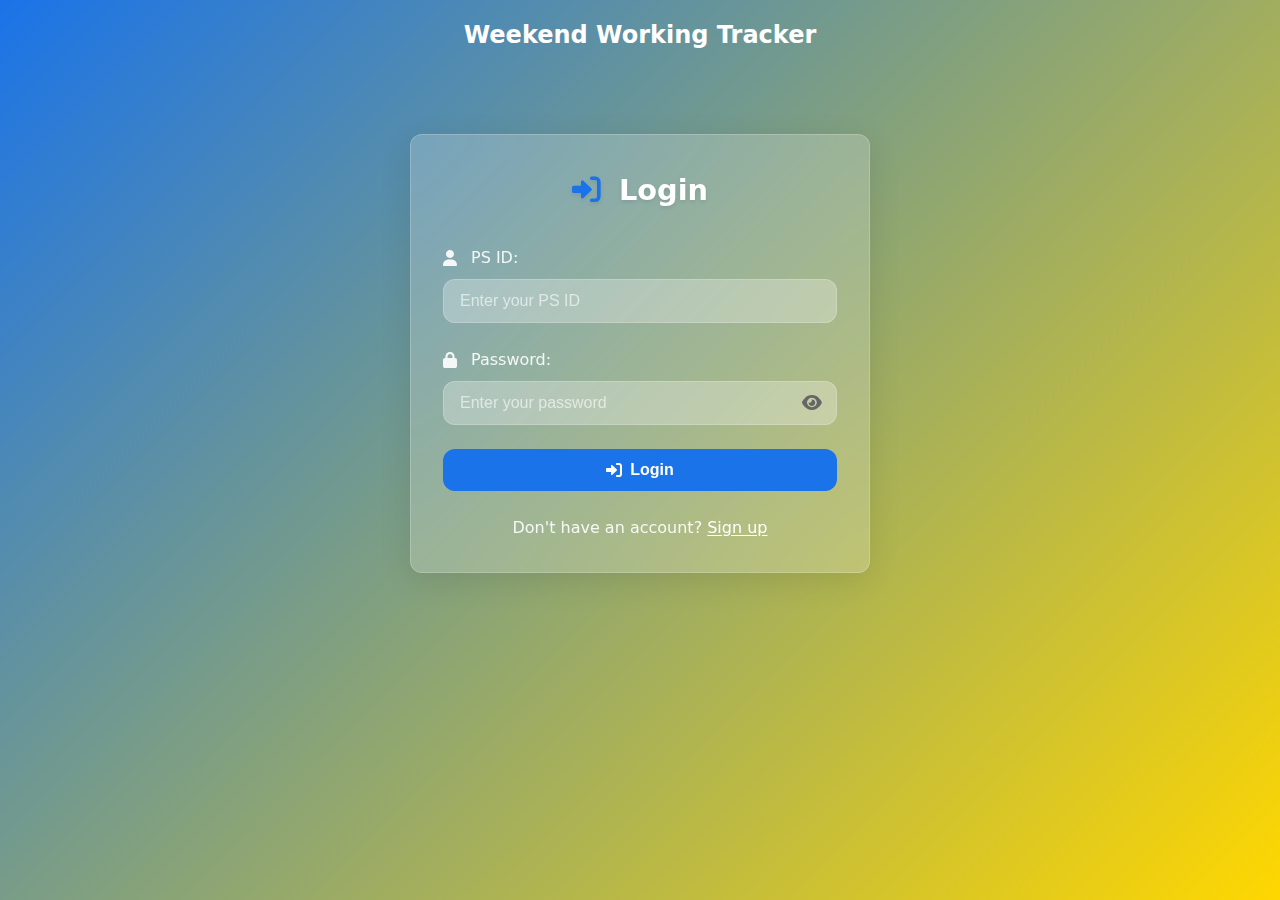
==== commit aba35110: "Update minor UI changes." ====
--- a/authentication.html
+++ b/authentication.html
@@ -22,7 +22,7 @@
 
     <main>
         <div class="auth-container">
-            <div class="auth-card">
+            <div class="auth-card glass-effect">
                 <div class="auth-form" id="login-form-container">
                     <div class="auth-header">
                         <h2><i class="fas fa-sign-in-alt"></i> Login</h2>
--- a/css/styles.css
+++ b/css/styles.css
@@ -10,10 +10,13 @@
     --text-dark: #2c3e50;
     --text-light: #666;
     --bg-primary: #ffffff;
-    --bg-secondary: #f8f9fa;
+    --bg-secondary-hover: #e4e4e4;
+    --bg-secondary: #f0f2f5;
+    /* Changed from #f8f9fa to #f0f2f5 for better contrast */
     --shadow: 0 2px 6px rgba(0, 0, 0, 0.1);
-    --radius: 8px;
+    --radius: 12px;
     --container-padding: 20px;
+    --bg-primary-rgb: 255, 255, 255;
 }
 
 [data-theme="dark"] {
@@ -26,8 +29,11 @@
     --text-dark: #ffffff;
     --text-light: #b0b0b0;
     --bg-primary: #1a1a1a;
-    --bg-secondary: #2d2d2d;
+    --bg-secondary-hover: #222222;
+    --bg-secondary: #2f2f2f;
+    /* Changed from #2d2d2d to #2f2f2f for better contrast */
     --shadow: 0 2px 6px rgba(0, 0, 0, 0.3);
+    --bg-primary-rgb: 26, 26, 26;
 }
 
 /* Base styles */
@@ -227,10 +233,14 @@
     color: var(--text-dark);
     cursor: pointer;
     appearance: none;
-    background-image: url("data:image/svg+xml;charset=UTF-8,%3csvg xmlns='http://www.w3.org/2000/svg' viewBox='0 0 24 24' fill='none' stroke='currentColor' stroke-width='2' stroke-linecap='round' stroke-linejoin='round'%3e%3crect x='3' y='4' width='18' height='18' rx='2' ry='2'%3e%3c/rect%3e%3cline x1='16' y1='2' x2='16' y2='6'%3e%3c/line%3e%3cline x1='8' y1='2' x2='8' y2='6'%3e%3c/line%3e%3cline x1='3' y1='10' x2='21' y2='10'%3e%3c/line%3e%3c/svg%3e");
+    background-image: url("data:image/svg+xml;charset=UTF-8,%3csvg xmlns='http://www.w3.org/2000/svg' viewBox='0 0 24 24' fill='none' stroke='%23666666' stroke-width='2' stroke-linecap='round' stroke-linejoin='round'%3e%3crect x='3' y='4' width='18' height='18' rx='2' ry='2'%3e%3c/rect%3e%3cline x1='16' y1='2' x2='16' y2='6'%3e%3c/line%3e%3cline x1='8' y1='2' x2='8' y2='6'%3e%3c/line%3e%3cline x1='3' y1='10' x2='21' y2='10'%3e%3c/line%3e%3c/svg%3e");
     background-repeat: no-repeat;
     background-position: right 1rem center;
     background-size: 1.2em;
+}
+
+[data-theme="dark"] input[type="date"] {
+    background-image: url("data:image/svg+xml;charset=UTF-8,%3csvg xmlns='http://www.w3.org/2000/svg' viewBox='0 0 24 24' fill='none' stroke='%23ffffff' stroke-width='2' stroke-linecap='round' stroke-linejoin='round'%3e%3crect x='3' y='4' width='18' height='18' rx='2' ry='2'%3e%3c/rect%3e%3cline x1='16' y1='2' x2='16' y2='6'%3e%3c/line%3e%3cline x1='8' y1='2' x2='8' y2='6'%3e%3c/line%3e%3cline x1='3' y1='10' x2='21' y2='10'%3e%3c/line%3e%3c/svg%3e");
 }
 
 input[type="date"]::-webkit-calendar-picker-indicator {
@@ -341,6 +351,56 @@
     background-color: var(--danger-hover);
 }
 
+.delete-button {
+    background: none;
+    border: none;
+    color: var(--danger-color);
+    cursor: pointer;
+    padding: 0.5rem;
+    border-radius: var(--radius);
+    transition: all 0.2s ease;
+    display: flex;
+    align-items: center;
+    justify-content: center;
+}
+
+.delete-button:hover {
+    background: rgba(220, 53, 69, 0.1);
+    transform: scale(1.1);
+}
+
+.delete-button i {
+    font-size: 1.1rem;
+}
+
+/* Action Buttons */
+.action-buttons {
+    display: flex;
+    gap: 0.5rem;
+}
+
+.edit-button {
+    background: none;
+    border: none;
+    color: var(--primary-color);
+    cursor: pointer;
+    padding: 0.5rem;
+    border-radius: var(--radius);
+    transition: all 0.2s ease;
+    display: flex;
+    align-items: center;
+    justify-content: center;
+}
+
+.edit-button:hover {
+    background: rgba(26, 115, 232, 0.1);
+    transform: scale(1.1);
+}
+
+.edit-button i {
+    font-size: 1.1rem;
+}
+
 /* User Info */
 .user-info-grid {
     display: grid;
@@ -530,7 +590,8 @@
     left: 0;
     right: 0;
     bottom: 0;
-    background: rgba(0, 0, 0, 0.5);
+    background: rgba(0, 0, 0, 0);
+    backdrop-filter: blur(10px);
     z-index: 2000;
     padding: 1rem;
 }
@@ -542,19 +603,25 @@
 }
 
 .modal-content {
-    background: var(--bg-primary);
-    border-radius: var(--radius);
+    background: rgba(var(--bg-primary-rgb, 255, 255, 255), 0.8);
+    -webkit-backdrop-filter: blur(12px);
+    backdrop-filter: blur(12px);
+    /* border: 1px solid rgba(255, 255, 255, 0.2); */
     width: 100%;
     max-width: 500px;
-    box-shadow: var(--shadow);
+    box-shadow: 0 8px 32px rgba(0, 0, 0, 0.1);
+    border-radius: var(--radius);
 }
 
 .modal-header {
     padding: 1.5rem;
-    border-bottom: 1px solid var(--text-light);
+    /* border-bottom: 1px solid rgba(255, 255, 255, 0.1); */
+    background: rgba(var(--bg-primary-rgb, 255, 255, 255), 0.5);
     display: flex;
     justify-content: space-between;
     align-items: center;
+    border-top-right-radius: var(--radius);
+    border-top-left-radius: var(--radius);
 }
 
 .modal-header h2 {
@@ -574,6 +641,10 @@
 
 .modal form {
     padding: 1.5rem;
+    background: rgba(var(--bg-primary-rgb, 255, 255, 255), 0.7);
+    /* border-top: 1px solid rgba(255, 255, 255, 0.1); */
+    border-bottom-right-radius: var(--radius);
+    border-bottom-left-radius: var(--radius);
 }
 
 .modal-buttons {
@@ -614,6 +685,7 @@
 /* Weekend Form Modal Styles */
 .weekend-modal .modal-content {
     max-width: 600px;
+
 }
 
 .weekend-modal .form-row {
@@ -675,7 +747,7 @@
 }
 
 .expandable-header:hover {
-    background: var(--bg-secondary);
+    background: var(--bg-secondary-hover);
 }
 
 .expandable-header i {
@@ -827,6 +899,8 @@
 .auth-page {
     background: linear-gradient(135deg, var(--primary-color), var(--secondary-color));
     min-height: 100vh;
+    position: relative;
+    overflow: hidden;
 }
 
 .auth-page .navbar {
@@ -843,14 +917,18 @@
 }
 
 .auth-card {
-    background: var(--bg-primary);
-    border-radius: var(--radius);
-    box-shadow: var(--shadow);
+    background: rgba(var(--bg-primary-rgb), 0.2);
+    -webkit-backdrop-filter: blur(16px);
+    backdrop-filter: blur(16px);
+    border: 1px solid rgba(255, 255, 255, 0.2);
+    box-shadow: 0 8px 32px rgba(0, 0, 0, 0.1);
     overflow: hidden;
+    border-radius: var(--radius);
 }
 
 .auth-form {
     padding: 2rem;
+    background: transparent;
 }
 
 .auth-header {
@@ -859,9 +937,10 @@
 }
 
 .auth-header h2 {
-    color: var(--text-dark);
+    color: white;
     font-size: 1.8rem;
     margin: 0;
+    text-shadow: 0 2px 4px rgba(0, 0, 0, 0.1);
 }
 
 .auth-header h2 i {
@@ -878,7 +957,7 @@
     align-items: center;
     gap: 0.5rem;
     margin-bottom: 0.5rem;
-    color: var(--text-dark);
+    color: rgba(255, 255, 255, 0.9);
     font-weight: 500;
 }
 
@@ -894,17 +973,23 @@
     border-radius: var(--radius);
     font-size: 1rem;
     transition: all 0.3s ease;
-    background: var(--bg-primary);
-    color: var(--text-dark);
+    background: rgba(255, 255, 255, 0.1);
+    border: 1px solid rgba(255, 255, 255, 0.2);
+    color: white;
+    -webkit-backdrop-filter: blur(5px);
+    backdrop-filter: blur(5px);
 }
 
 .auth-form input:focus {
     border-color: var(--primary-color);
     box-shadow: 0 0 0 2px rgba(26, 115, 232, 0.1);
+    background: rgba(255, 255, 255, 0.15);
+    border-color: rgba(255, 255, 255, 0.3);
+    box-shadow: 0 0 0 2px rgba(255, 255, 255, 0.1);
 }
 
 .auth-form input::placeholder {
-    color: var(--text-light);
+    color: rgba(255, 255, 255, 0.6);
 }
 
 .auth-form .primary-button {
@@ -919,18 +1004,36 @@
 .auth-switch {
     text-align: center;
     margin-top: 1.5rem;
-    color: var(--text-dark);
+    color: rgba(255, 255, 255, 0.9);
 }
 
 .auth-switch a {
-    color: var(--primary-color);
-    text-decoration: none;
+    color: white;
+    text-decoration: underline;
+    text-underline-offset: 2px;
     font-weight: 500;
     transition: color 0.2s ease;
 }
 
 .auth-switch a:hover {
+    text-decoration: none;
     color: var(--primary-hover);
+}
+
+.toggle-password {
+    color: rgba(255, 255, 255, 0.7);
+}
+
+.toggle-password:hover {
+    color: white;
+}
+
+.helper-text {
+    color: rgba(255, 255, 255, 0.7);
+}
+
+.helper-text.error {
+    color: #ff6b6b;
 }
 
 /* Custom Alert Modal */
@@ -941,7 +1044,8 @@
     left: 0;
     right: 0;
     bottom: 0;
-    background: rgba(0, 0, 0, 0.5);
+    background: rgba(0, 0, 0, 0);
+    backdrop-filter: blur(10px);
     z-index: 2000;
     padding: 1rem;
 }
@@ -953,20 +1057,27 @@
 }
 
 .alert-modal-content {
-    background: var(--bg-primary);
-    border-radius: var (--radius);
+    background: rgba(var(--bg-primary-rgb, 255, 255, 255), 0.8);
+    -webkit-backdrop-filter: blur(12px);
+    backdrop-filter: blur(12px);
+    /* border: 1px solid rgba(255, 255, 255, 0.2); */
     width: 100%;
     max-width: 400px;
     box-shadow: var(--shadow);
     animation: modalSlideIn 0.3s ease;
+    border-radius: var(--radius);
+
 }
 
 .alert-modal-header {
     padding: 1.25rem;
-    border-bottom: 1px solid var(--text-light);
+    /* border-bottom: 1px solid rgba(255, 255, 255, 0.1); */
+    background: rgba(var(--bg-primary-rgb, 255, 255, 255), 0.5);
     display: flex;
     align-items: center;
     gap: 0.75rem;
+    border-top-left-radius: var(--radius);
+    border-top-right-radius: var(--radius);
 }
 
 .alert-modal-header i {
@@ -992,7 +1103,7 @@
 .alert-modal-header h3 {
     margin: 0;
     font-size: 1.25rem;
-    color: var(--text-dark);
+    color: var (--text-dark);
 }
 
 .alert-modal-body {
@@ -1000,6 +1111,7 @@
     color: var(--text-light);
     font-size: 1rem;
     line-height: 1.5;
+    background: rgba(var(--bg-primary-rgb, 255, 255, 255), 0.5);
 }
 
 .alert-modal-footer {
@@ -1007,7 +1119,10 @@
     display: flex;
     justify-content: flex-end;
     gap: 0.75rem;
-    border-top: 1px solid var(--text-light);
+    /* border-top: 1px solid rgba(255, 255, 255, 0.1); */
+    background: rgba(var(--bg-primary-rgb, 255, 255, 255), 0.7);
+    border-bottom-left-radius: var(--radius);
+    border-bottom-right-radius: var(--radius);
 }
 
 .alert-modal-footer button {
@@ -1066,7 +1181,7 @@
     gap: 1rem;
     padding: 1rem;
     background: var(--bg-primary);
-    border-radius: var (--radius);
+    border-radius: var(--radius);
     box-shadow: var(--shadow);
     margin-bottom: 1.5rem;
 }
@@ -1140,9 +1255,9 @@
 .weekend-form {
     background: var(--bg-primary);
     padding: 1.5rem;
-    border-radius: var(--radius);
-    box-shadow: var(--shadow);
-    margin-bottom: 2rem;
+    /* border-radius: var(--radius); */
+    /* box-shadow: var(--shadow); */
+    /* margin-bottom: 2rem; */
 }
 
 .form-row {
@@ -1192,10 +1307,14 @@
     background: var(--bg-primary);
     color: var(--text-dark);
     appearance: none;
-    background-image: url("data:image/svg+xml;charset=UTF-8,%3csvg xmlns='http://www.w3.org/2000/svg' viewBox='0 0 24 24' fill='none' stroke='currentColor' stroke-width='2' stroke-linecap='round' stroke-linejoin='round'%3e%3cpolyline points='6 9 12 15 18 9'%3e%3c/polyline%3e%3c/svg%3e");
+    background-image: url("data:image/svg+xml;charset=UTF-8,%3csvg xmlns='http://www.w3.org/2000/svg' viewBox='0 0 24 24' fill='none' stroke='%23666666' stroke-width='2' stroke-linecap='round' stroke-linejoin='round'%3e%3cpolyline points='6 9 12 15 18 9'%3e%3c/polyline%3e%3c/svg%3e");
     background-repeat: no-repeat;
     background-position: right 1rem center;
     background-size: 1em;
+}
+
+[data-theme="dark"] select {
+    background-image: url("data:image/svg+xml;charset=UTF-8,%3csvg xmlns='http://www.w3.org/2000/svg' viewBox='0 0 24 24' fill='none' stroke='%23ffffff' stroke-width='2' stroke-linecap='round' stroke-linejoin='round'%3e%3cpolyline points='6 9 12 15 18 9'%3e%3c/polyline%3e%3c/svg%3e");
 }
 
 select:focus {
@@ -1265,4 +1384,67 @@
     .weekend-table td {
         min-width: 160px;
     }
+}
+
+/* Checkbox Styles */
+.checkbox-label {
+    display: inline-flex;
+    align-items: center;
+    position: relative;
+    padding-left: 35px;
+    margin-bottom: 0.5rem;
+    cursor: pointer;
+    user-select: none;
+    color: var(--text-dark);
+    font-size: 1rem;
+    min-height: 24px;
+}
+
+.checkbox-label input[type="checkbox"] {
+    position: absolute;
+    opacity: 0;
+    width: 0;
+    height: 0;
+}
+
+.checkbox-label .checkmark {
+    position: absolute;
+    left: 0;
+    top: 0;
+    height: 24px;
+    width: 24px;
+    background-color: var(--bg-primary);
+    border: 2px solid var(--text-light);
+    border-radius: 6px;
+    transition: all 0.2s ease;
+}
+
+.checkbox-label:hover .checkmark {
+    border-color: var(--primary-color);
+}
+
+.checkbox-label input:checked~.checkmark {
+    background-color: var(--primary-color);
+    border-color: var(--primary-color);
+}
+
+.checkbox-label .checkmark:after {
+    content: "";
+    position: absolute;
+    display: none;
+    left: 7px;
+    top: 3px;
+    width: 6px;
+    height: 11px;
+    border: solid white;
+    border-width: 0 2px 2px 0;
+    transform: rotate(45deg);
+}
+
+.checkbox-label input:checked~.checkmark:after {
+    display: block;
+}
+
+.checkbox-label input:focus~.checkmark {
+    box-shadow: 0 0 0 2px rgba(26, 115, 232, 0.2);
 }